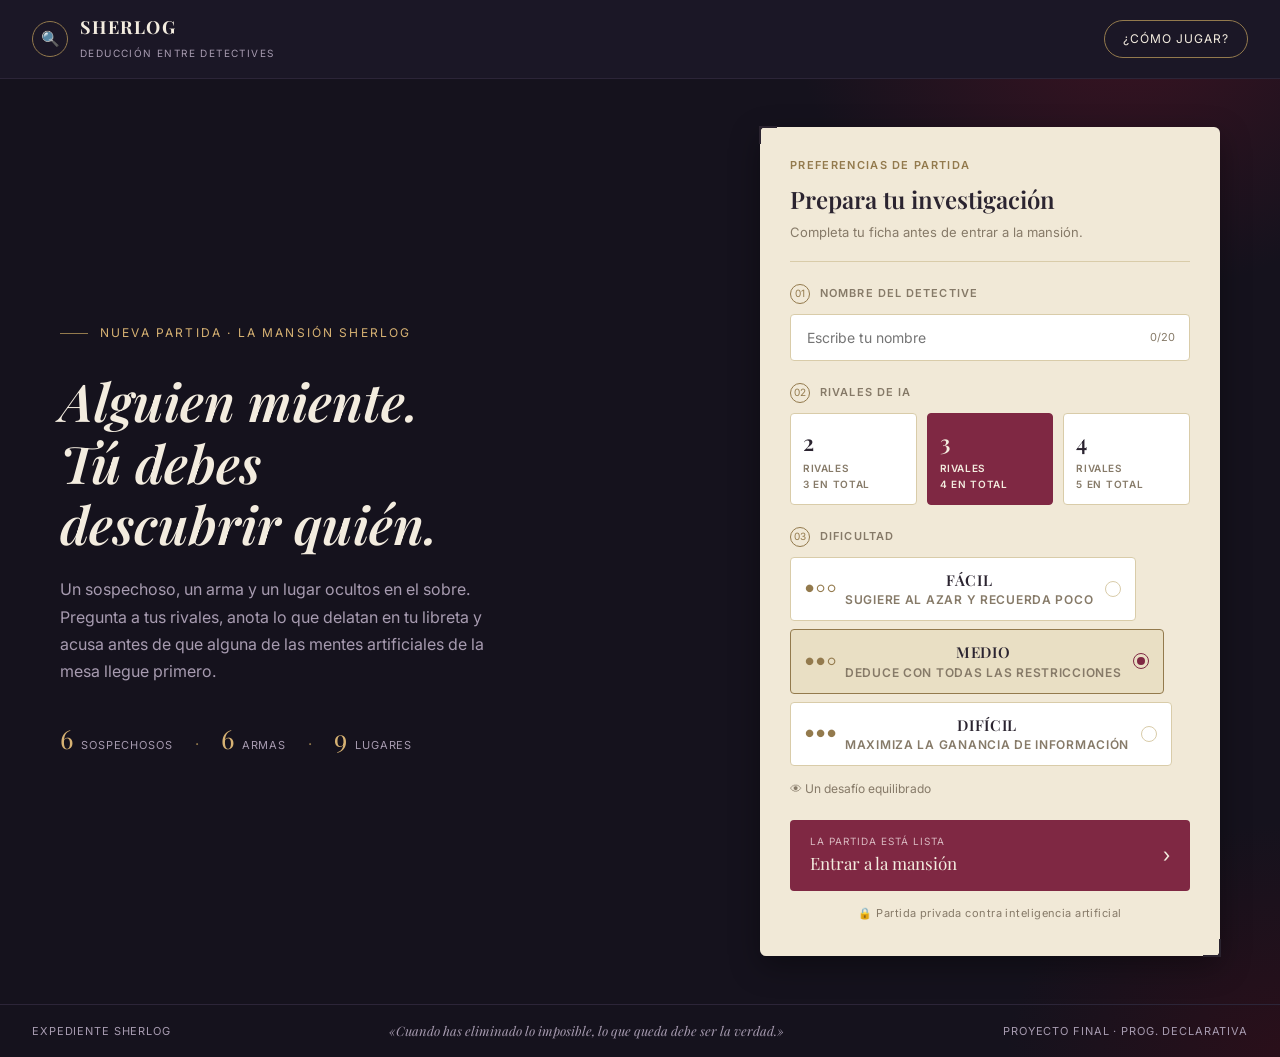
==== web/inicio.html @ 85bf5dad "chore(web): maqueta estática de la página, como guía" ====
<!doctype html>
<html lang="es">
<head>
<meta charset="utf-8">
<meta name="viewport" content="width=device-width, initial-scale=1">
<title>Sherlog</title>
<link rel="stylesheet" href="style.css">
</head>
<body class="inicio">
<header class="barra">
  <a class="marca" href="inicio.html">
    <span class="icono">🔍</span>
    <span>
      <span class="nombre">SHERLOG</span><br>
      <span class="lema">Deducción entre detectives</span>
    </span>
  </a>
  <button class="boton-fantasma">¿Cómo jugar?</button>
</header>

<main class="escena">
 <div class="escena-contenido">
  <section class="hero">
    <div class="hero-rotulo">
      <span class="raya"></span>
      <span>Nueva partida · La mansión Sherlog</span>
    </div>
    <h1>Alguien miente. Tú debes descubrir quién.</h1>
    <p>
      Un sospechoso, un arma y un lugar ocultos en el sobre. Pregunta a tus
      rivales, anota lo que delatan en tu libreta y acusa antes de que
      alguna de las mentes artificiales de la mesa llegue primero.
    </p>
    <div class="hero-stats">
      <div class="dato"><span class="num">6</span><span class="lbl">Sospechosos</span></div>
      <span class="punto">·</span>
      <div class="dato"><span class="num">6</span><span class="lbl">Armas</span></div>
      <span class="punto">·</span>
      <div class="dato"><span class="num">9</span><span class="lbl">Lugares</span></div>
    </div>
  </section>

  <section class="ficha expediente">
    <div class="ante">Preferencias de partida</div>
    <h2>Prepara tu investigación</h2>
    <p class="sub">Completa tu ficha antes de entrar a la mansión.</p>
    <hr>

    <div class="campo">
      <div class="num-etiqueta"><span class="num">01</span><span class="txt">Nombre del detective</span></div>
      <label class="campo-input">
        <input id="nombre" type="text" maxlength="20" placeholder="Escribe tu nombre">
        <span class="contador" id="contador">0/20</span>
      </label>
    </div>

    <div class="campo">
      <div class="num-etiqueta"><span class="num">02</span><span class="txt">Rivales de IA</span></div>
      <div class="opciones-3" id="rivales">
        <button type="button" class="op-rival" data-valor="2">
          <span class="num">2</span><span class="lbl">Rivales</span><span class="tot">3 en total</span>
        </button>
        <button type="button" class="op-rival sel" data-valor="3">
          <span class="num">3</span><span class="lbl">Rivales</span><span class="tot">4 en total</span>
        </button>
        <button type="button" class="op-rival" data-valor="4">
          <span class="num">4</span><span class="lbl">Rivales</span><span class="tot">5 en total</span>
        </button>
      </div>
    </div>

    <div class="campo">
      <div class="num-etiqueta"><span class="num">03</span><span class="txt">Dificultad</span></div>
      <div id="dificultad">
        <button type="button" class="op-dificultad" data-valor="facil">
          <span class="puntos">●○○</span>
          <span class="txt"><span class="titulo">Fácil</span><span class="desc">Sugiere al azar y recuerda poco</span></span>
          <span class="radio"></span>
        </button>
        <button type="button" class="op-dificultad sel" data-valor="medio">
          <span class="puntos">●●○</span>
          <span class="txt"><span class="titulo">Medio</span><span class="desc">Deduce con todas las restricciones</span></span>
          <span class="radio"></span>
        </button>
        <button type="button" class="op-dificultad" data-valor="dificil">
          <span class="puntos">●●●</span>
          <span class="txt"><span class="titulo">Difícil</span><span class="desc">Maximiza la ganancia de información</span></span>
          <span class="radio"></span>
        </button>
      </div>
      <div class="ayuda">👁 Un desafío equilibrado</div>
    </div>

    <a class="cta" href="index.html">
      <span>
        <span class="etq">La partida está lista</span>
        <span class="txt">Entrar a la mansión</span>
      </span>
      <span class="flecha">›</span>
    </a>
    <p class="nota-privada">🔒 Partida privada contra inteligencia artificial</p>
  </section>
 </div>

  <footer class="pie-pagina">
    <span>Expediente Sherlog</span>
    <span class="cita">«Cuando has eliminado lo imposible, lo que queda debe ser la verdad.»</span>
    <span>Proyecto final · Prog. declarativa</span>
  </footer>
</main>

<script>
  const nombre = document.getElementById('nombre');
  const contador = document.getElementById('contador');
  nombre.addEventListener('input', () => {
    contador.textContent = `${nombre.value.length}/20`;
  });

  function exclusivo(contenedorId, clase) {
    const botones = document.querySelectorAll(`#${contenedorId} ${clase}`);
    botones.forEach(b => b.addEventListener('click', () => {
      botones.forEach(x => x.classList.remove('sel'));
      b.classList.add('sel');
    }));
  }
  exclusivo('rivales', '.op-rival');
  exclusivo('dificultad', '.op-dificultad');
</script>
</body>
</html>
---- web/style.css ----
@import url('https://fonts.googleapis.com/css2?family=Playfair+Display:ital,wght@0,500;0,600;0,700;1,500&family=Inter:wght@400;500;600;700&display=swap');

:root {
  --fondo: #15121d;
  --fondo-alt: #1b1726;
  --panel: #f1e9d7;
  --panel-borde: #d9cca9;
  --tinta: #2b2430;
  --tinta-clara: #f3ecdf;
  --suave: #867a68;
  --suave-claro: #a79bb0;
  --vino: #7f2843;
  --vino-oscuro: #551b2d;
  --dorado: #d7b273;
  --dorado-tenue: #937a4d;
  --arma: #2a6276;
  --lugar: #67742f;
  --morado: #5e4b8c;
  --verde: #3f7a4f;
  --radio: 4px;
  --serif: 'Playfair Display', Georgia, serif;
  --sans: 'Inter', system-ui, sans-serif;
  --sombra: 0 10px 30px rgb(0 0 0 / .35);
}

* { box-sizing: border-box; }

body {
  margin: 0;
  height: 100vh;
  display: grid;
  grid-template-rows: auto 1fr;
  color: var(--tinta-clara);
  font: 15px/1.5 var(--sans);
  background:
    radial-gradient(ellipse 480px 420px at 88% 0%, #3c1322 0%, transparent 70%),
    radial-gradient(ellipse 420px 360px at 100% 100%, #2a0f1a 0%, transparent 65%),
    var(--fondo);
}

a { color: inherit; }

/* ===== Cabecera compartida ===== */
.barra {
  display: flex; align-items: center; gap: 16px;
  padding: 14px 32px;
  background: var(--fondo-alt); border-bottom: 1px solid #2c2538;
}
.marca { display: flex; align-items: center; gap: 12px; text-decoration: none; }
.marca .icono {
  width: 36px; height: 36px; border-radius: 50%;
  border: 1px solid var(--dorado-tenue); display: grid; place-items: center;
  color: var(--dorado); font-size: 15px;
}
.marca .nombre { font-family: var(--serif); font-weight: 700; font-size: 18px; letter-spacing: .08em; color: var(--tinta-clara); }
.marca .lema { font-size: 10px; letter-spacing: .14em; color: var(--suave-claro); text-transform: uppercase; }

.turno {
  margin-left: auto; padding: 7px 16px; border-radius: 999px;
  background: transparent; border: 1px solid var(--dorado-tenue); color: var(--suave-claro);
  font-size: 13px; letter-spacing: .02em;
}
.turno strong { color: var(--dorado); font-weight: 600; }

.boton-fantasma {
  margin-left: auto; padding: 9px 18px; border-radius: 999px;
  border: 1px solid var(--dorado-tenue); background: transparent;
  color: var(--tinta-clara); font: inherit; font-size: 12px; letter-spacing: .08em;
  text-transform: uppercase; text-decoration: none; cursor: pointer;
  display: inline-flex; align-items: center; gap: 8px;
}
.boton-fantasma:hover { border-color: var(--dorado); color: var(--dorado); }

/* ===== Expediente: marco de esquina (decorativo, estilo ficha) ===== */
.expediente { position: relative; }
.expediente::before, .expediente::after {
  content: ''; position: absolute; width: 16px; height: 16px;
  border-color: var(--dorado-tenue); pointer-events: none;
}
.expediente::before { top: -1px; left: -1px; border-top: 2px solid; border-left: 2px solid; }
.expediente::after { bottom: -1px; right: -1px; border-bottom: 2px solid; border-right: 2px solid; }

/* ================= TABLERO DE JUEGO ================= */
.juego {
  display: grid;
  grid-template-columns: 1fr 360px;
  gap: 26px;
  padding: 24px 36px;
  min-height: 0; overflow: auto;
}

.mesa-col { display: flex; flex-direction: column; min-height: 0; }

.mesa-encabezado { display: flex; align-items: flex-end; justify-content: space-between; gap: 16px; margin-bottom: 18px; }
.mesa-encabezado .etiqueta {
  display: block; font-size: 11px; font-weight: 600; color: var(--dorado);
  text-transform: uppercase; letter-spacing: .12em; margin-bottom: 6px;
}
.mesa-encabezado h1 { font-family: var(--serif); font-style: italic; font-weight: 600; font-size: 28px; margin: 0; color: var(--tinta-clara); }
.pildora-turno {
  flex-shrink: 0; display: inline-flex; align-items: center; gap: 8px;
  padding: 8px 16px; border-radius: 999px; border: 1px solid var(--dorado-tenue);
  font-size: 12px; color: var(--suave-claro); white-space: nowrap;
}
.pildora-turno .punto {
  width: 7px; height: 7px; border-radius: 50%; background: var(--dorado); display: inline-block;
  animation: respirar 2.2s ease-in-out infinite;
}
@keyframes respirar { 50% { opacity: .35; } }
.pildora-turno strong { color: var(--dorado); }

/* Mesa ovalada */
.mesa-ovalo {
  position: relative; height: 340px; border-radius: 170px;
  background:
    repeating-linear-gradient(45deg, #ffffff04 0 2px, transparent 2px 18px),
    radial-gradient(ellipse at center, #2a1f3d 0%, #171224 72%);
  border: 1px solid #332845;
  box-shadow: inset 0 0 0 10px #15101f, inset 0 0 0 11px #3a2d52;
  margin-bottom: 18px;
}
.asiento {
  position: absolute; width: 208px;
  background: var(--fondo-alt); border: 1px solid #3a2f4e; border-radius: 8px;
  padding: 11px 13px; color: var(--tinta-clara);
  transition: box-shadow .2s, border-color .2s;
}
.asiento.norte { top: 20px; left: 50%; transform: translateX(-50%); }
.asiento.sur   { bottom: 20px; left: 50%; transform: translateX(-50%); }
.asiento.oeste { left: 36px; top: 50%; transform: translateY(-50%); }
.asiento.este  { right: 36px; top: 50%; transform: translateY(-50%); }
.asiento.activo {
  border-color: var(--c, var(--dorado));
  box-shadow: 0 0 0 1px var(--c, var(--dorado)), 0 0 28px -6px var(--c, var(--dorado));
}
.asiento.eliminado { opacity: .45; filter: grayscale(.7); }
.asiento-cab { display: flex; align-items: center; gap: 10px; }
.asiento .avatar {
  width: 34px; height: 34px; border-radius: 50%; flex-shrink: 0;
  display: grid; place-items: center;
  background: var(--c, var(--arma)); color: #fff;
  font-family: var(--serif); font-size: 13px; font-weight: 700;
}
.asiento .nombre { font-weight: 600; font-size: 13px; }
.asiento .rol { font-size: 10px; letter-spacing: .06em; text-transform: uppercase; color: var(--suave-claro); white-space: nowrap; }
.asiento .estado { font-size: 11px; margin-top: 5px; color: var(--suave-claro); }
.asiento.activo .estado { color: var(--dorado); }
.asiento.eliminado .estado { color: var(--vino); }
.asiento .cartas-n {
  margin-left: auto; font-size: 10px; font-weight: 600; letter-spacing: .03em;
  color: var(--suave-claro); border: 1px solid #3a2f4e; border-radius: 999px;
  padding: 2px 8px; flex-shrink: 0;
}

.sobre {
  position: absolute; top: 50%; left: 50%; transform: translate(-50%, -50%);
  text-align: center; width: 160px;
}
.sobre .ico {
  position: relative; width: 78px; height: 56px; margin: 0 auto 10px; border-radius: 4px;
  background: linear-gradient(160deg, #e6cf9c, #b9985a);
  border: 1px solid var(--dorado-tenue);
  box-shadow: 0 6px 16px -4px rgb(0 0 0 / .5);
}
.sobre .ico::before {
  content: ''; position: absolute; top: 0; left: 0; right: 0; height: 30px;
  background: linear-gradient(160deg, #d2b87e, #a98a4e);
  clip-path: polygon(0 0, 100% 0, 50% 100%);
}
.sobre .ico::after {
  content: ''; position: absolute; left: 50%; top: 62%; transform: translate(-50%, -50%);
  width: 17px; height: 17px; border-radius: 50%;
  background: var(--vino); border: 1px solid var(--vino-oscuro);
  box-shadow: 0 1px 3px rgb(0 0 0 / .5);
}
.sobre .etq { display: block; font-size: 9px; letter-spacing: .12em; text-transform: uppercase; color: var(--dorado-tenue); margin-bottom: 8px; }
.sobre .titulo { display: block; font-family: var(--serif); font-size: 15px; color: var(--tinta-clara); }
.sobre .sub { display: block; font-size: 11px; color: var(--suave-claro); margin-top: 3px; }

/* Actividad / historial */
.actividad { margin-bottom: 22px; }
.actividad summary {
  list-style: none; cursor: pointer;
  display: flex; align-items: center; gap: 10px;
  padding: 10px 16px; border-radius: 999px;
  background: var(--fondo-alt); border: 1px solid #332845;
  font-size: 13px; color: var(--suave-claro);
}
.actividad summary::-webkit-details-marker { display: none; }
.actividad summary strong { color: var(--tinta-clara); }
.actividad summary .mas { margin-left: auto; color: var(--dorado-tenue); letter-spacing: 2px; }
.actividad ol { list-style: none; margin: 10px 0 0; padding: 0; display: grid; gap: 8px; }
.actividad li {
  padding: 9px 14px; border-radius: 6px; background: var(--fondo-alt);
  border: 1px solid #332845; border-left: 3px solid var(--dorado);
  font-size: 13px; color: var(--suave-claro);
}
.actividad li .quien { font-weight: 700; color: var(--tinta-clara); }
.actividad li .res { display: block; color: var(--dorado-tenue); font-size: 12px; margin-top: 2px; }

/* Mano */
.mano-seccion { margin-top: auto; }
.mano-encabezado { display: flex; align-items: flex-end; justify-content: space-between; margin-bottom: 14px; }
.mano-encabezado .etiqueta {
  display: block; font-size: 11px; font-weight: 600; color: var(--dorado);
  text-transform: uppercase; letter-spacing: .12em; margin-bottom: 6px;
}
.mano-encabezado h2 { font-family: var(--serif); font-size: 22px; margin: 0; color: var(--tinta-clara); display: flex; align-items: center; gap: 10px; }
.mano-encabezado .chip {
  font-family: var(--sans); font-size: 10px; font-weight: 600; letter-spacing: .06em;
  text-transform: uppercase; color: var(--suave-claro); border: 1px solid var(--dorado-tenue);
  border-radius: 999px; padding: 2px 10px;
}
.mano-encabezado .nota-privada { font-size: 11px; color: var(--suave-claro); margin: 0; }
.abanico { display: flex; gap: 12px; flex-wrap: wrap; }

.carta {
  --color: var(--suave);
  width: 150px; position: relative;
  display: flex; flex-direction: column;
  background: var(--panel); border: 1px solid var(--panel-borde);
  border-radius: 8px; box-shadow: var(--sombra);
  overflow: hidden;
  transition: transform .15s ease, box-shadow .15s ease;
}
.carta:hover { transform: translateY(-6px); box-shadow: 0 14px 30px rgb(0 0 0 / .45); }
.carta.sospechoso { --color: var(--vino); }
.carta.arma { --color: var(--arma); }
.carta.lugar { --color: var(--lugar); }

.carta .rotulo {
  background: var(--color); color: #fff; text-align: center;
  font-size: 9px; font-weight: 700; text-transform: uppercase; letter-spacing: .1em;
  padding: 5px 0;
}
.carta .arte {
  position: relative; aspect-ratio: 3 / 4; display: grid; place-items: center;
  background: var(--color);
}
.carta .arte img { position: absolute; inset: 0; width: 100%; height: 100%; object-fit: cover; }
.carta .arte .mono { font-family: var(--serif); font-size: 38px; font-weight: 700; color: #fff; opacity: .5; }
.carta .pie { padding: 8px 10px 10px; text-align: center; }
.carta .titulo { font-family: var(--serif); font-weight: 600; font-size: 13px; line-height: 1.2; color: var(--tinta); display: block; }
.carta .posesion { font-size: 10px; color: var(--verde); margin-top: 2px; display: block; }

/* ===== Libreta lateral ===== */
.libreta-panel { background: var(--panel); border-radius: 8px; box-shadow: var(--sombra); padding: 20px; color: var(--tinta); display: flex; flex-direction: column; min-height: 0; overflow: auto; }
.libreta-encabezado { display: flex; align-items: center; gap: 10px; }
.libreta-encabezado .icono { font-size: 18px; }
.libreta-encabezado .pre { display: block; font-size: 10px; font-weight: 600; letter-spacing: .1em; text-transform: uppercase; color: var(--suave); }
.libreta-encabezado h2 { font-family: var(--serif); font-size: 22px; margin: 0; }
.libreta-panel .lema { font-size: 12px; color: var(--suave); margin: 8px 0 16px; }

.tabs { display: flex; gap: 4px; border-bottom: 1px solid var(--panel-borde); margin-bottom: 14px; }
.tab {
  flex: 1; background: none; border: none; padding: 8px 4px; cursor: pointer;
  font: inherit; font-size: 11px; font-weight: 600; letter-spacing: .06em; text-transform: uppercase;
  color: var(--suave); border-bottom: 2px solid transparent; border-radius: 0;
}
.tab.sel { color: var(--vino); border-bottom-color: var(--vino); }

.libreta-cab { display: flex; justify-content: space-between; align-items: baseline; margin-bottom: 8px; }
.libreta-cab span:first-child { font-size: 11px; font-weight: 700; letter-spacing: .08em; text-transform: uppercase; color: var(--suave); }
.libreta-cab span:last-child { font-size: 11px; color: var(--suave); }

.libreta-lista { display: grid; gap: 1px; margin-bottom: 12px; }
.fila-carta { display: flex; align-items: center; gap: 10px; padding: 6px 4px; border-radius: 4px; }
.fila-carta:hover { background: #e9dfc4; }
.fila-carta .estado-ico {
  width: 18px; height: 18px; border: 1px solid var(--panel-borde); border-radius: 3px;
  display: grid; place-items: center; font-size: 10px; flex-shrink: 0; color: var(--suave);
}
.fila-carta .nombre { font-size: 13px; }
.fila-carta.descartado .estado-ico { background: var(--vino); border-color: var(--vino); color: #fff; }
.fila-carta.descartado .nombre { color: var(--suave); text-decoration: line-through; }
.fila-carta.sospechoso .estado-ico { color: var(--dorado-tenue); border-color: var(--dorado-tenue); }

.leyenda { display: flex; gap: 14px; flex-wrap: wrap; font-size: 10px; color: var(--suave); margin-bottom: 14px; }

.progreso { margin-bottom: 16px; }
.progreso-cab { display: flex; align-items: center; gap: 6px; font-size: 11px; font-weight: 600; letter-spacing: .06em; text-transform: uppercase; color: var(--suave); }
.progreso-txt { font-size: 13px; margin: 4px 0 8px; }
.progreso-barra { height: 6px; border-radius: 999px; background: var(--panel-borde); overflow: hidden; }
.progreso-rel { height: 100%; background: linear-gradient(90deg, var(--dorado-tenue), var(--dorado)); }

.boton-teoria {
  width: 100%; display: flex; align-items: center; gap: 12px; text-align: left;
  background: var(--fondo); color: var(--tinta-clara); border: none; border-radius: 6px;
  padding: 12px 16px; cursor: pointer; margin-bottom: 8px;
}
.boton-teoria:hover { background: var(--fondo-alt); }
.boton-teoria .txt { flex: 1; }
.boton-teoria .etq { display: block; font-size: 9px; letter-spacing: .1em; text-transform: uppercase; color: var(--dorado-tenue); }
.boton-teoria .val { display: block; font-family: var(--serif); font-size: 15px; }
.boton-teoria .flecha { color: var(--dorado); font-size: 18px; }

.panel-sugerencia { margin-bottom: 14px; }
.selectores { display: grid; gap: 10px; margin-bottom: 10px; }
.slot { display: flex; flex-direction: column; gap: 4px; }
.slot label { font-size: 10px; font-weight: 600; color: var(--suave); text-transform: uppercase; letter-spacing: .08em; }
.slot select {
  padding: 8px 10px; border: 1px solid var(--panel-borde); border-radius: 4px;
  background: #fff; font: inherit; font-size: 13px; color: var(--tinta); cursor: pointer;
}
.botones { display: flex; gap: 8px; }

button {
  padding: 9px 18px; border-radius: 999px; border: 1px solid var(--vino);
  background: #fff; font: inherit; font-weight: 600; font-size: 12px;
  letter-spacing: .06em; text-transform: uppercase; color: var(--vino);
  cursor: pointer; transition: transform .1s, background .15s, color .15s;
}
button:hover { transform: translateY(-1px); }
button.primario { background: var(--vino); border-color: var(--vino); color: var(--tinta-clara); }
button.primario:hover { background: var(--vino-oscuro); }

.boton-acusar {
  width: 100%; background: transparent; border: 1px solid var(--suave);
  color: var(--suave); border-radius: 6px; padding: 11px 16px;
}
.boton-acusar:hover { border-color: var(--vino); color: var(--vino); transform: none; }

/* ================= PÁGINA DE INICIO ================= */
body.inicio { height: auto; min-height: 100vh; }
.escena {
  display: flex; flex-direction: column; min-height: calc(100vh - 68px);
}
.escena-contenido {
  flex: 1; position: relative;
  display: grid; grid-template-columns: 1fr 460px;
  align-items: center; gap: 40px;
  padding: 48px 60px;
}

.hero-rotulo { display: flex; align-items: center; gap: 12px; margin-bottom: 28px; }
.hero-rotulo .raya { width: 28px; height: 1px; background: var(--dorado-tenue); }
.hero-rotulo span { font-size: 12px; letter-spacing: .18em; color: var(--dorado); text-transform: uppercase; }

.hero h1 {
  font-family: var(--serif); font-weight: 600; font-style: italic;
  font-size: clamp(34px, 4.2vw, 52px); line-height: 1.18;
  color: var(--tinta-clara); margin: 0 0 22px; max-width: 13ch;
}
.hero p {
  font-size: 16px; line-height: 1.7; color: var(--suave-claro);
  max-width: 46ch; margin: 0 0 34px;
}
.hero-stats { display: flex; align-items: baseline; gap: 22px; flex-wrap: wrap; }
.hero-stats .dato { display: flex; align-items: baseline; gap: 8px; }
.hero-stats .num { font-family: var(--serif); font-size: 26px; color: var(--dorado); }
.hero-stats .lbl { font-size: 11px; letter-spacing: .08em; text-transform: uppercase; color: var(--suave-claro); }
.hero-stats .punto { color: var(--dorado-tenue); }

/* Ficha de preferencias */
.ficha {
  background: var(--panel); border-radius: 6px; box-shadow: var(--sombra);
  padding: 30px 30px 24px; color: var(--tinta);
}
.ficha .ante { font-size: 11px; font-weight: 600; letter-spacing: .12em; text-transform: uppercase; color: var(--dorado-tenue); margin-bottom: 8px; }
.ficha h2 { font-family: var(--serif); font-size: 24px; font-weight: 600; margin: 0 0 6px; }
.ficha .sub { font-size: 13px; color: var(--suave); margin: 0 0 18px; }
.ficha hr { border: none; border-top: 1px solid var(--panel-borde); margin: 0 0 22px; }

.campo { margin-bottom: 22px; }
.campo .num-etiqueta { display: flex; align-items: center; gap: 10px; margin-bottom: 10px; }
.campo .num-etiqueta .num {
  width: 20px; height: 20px; border-radius: 50%; border: 1px solid var(--dorado-tenue);
  display: grid; place-items: center; font-size: 10px; color: var(--dorado-tenue);
}
.campo .num-etiqueta .txt { font-size: 11px; font-weight: 600; letter-spacing: .1em; text-transform: uppercase; color: var(--suave); }

.campo-input {
  display: flex; align-items: center; gap: 10px;
  border: 1px solid var(--panel-borde); border-radius: 4px; background: #fff;
  padding: 11px 14px;
}
.campo-input input {
  border: none; outline: none; background: transparent; font: inherit; color: var(--tinta);
  flex: 1; font-size: 14px;
}
.campo-input .contador { font-size: 11px; color: var(--suave); }

.opciones-3 { display: grid; grid-template-columns: repeat(3, 1fr); gap: 10px; }

.op-rival {
  border: 1px solid var(--panel-borde); border-radius: 4px; background: #fff;
  padding: 12px; cursor: pointer; text-align: left;
}
.op-rival .num { font-family: var(--serif); font-size: 22px; color: var(--tinta); display: block; }
.op-rival .lbl { font-size: 10px; font-weight: 600; letter-spacing: .06em; text-transform: uppercase; color: var(--suave); }
.op-rival .tot { font-size: 10px; color: var(--suave); display: block; }
.op-rival.sel { background: var(--vino); border-color: var(--vino); }
.op-rival.sel .num, .op-rival.sel .lbl, .op-rival.sel .tot { color: var(--tinta-clara); }

.op-dificultad {
  display: flex; align-items: center; gap: 12px;
  border: 1px solid var(--panel-borde); border-radius: 4px; background: #fff;
  padding: 11px 14px; margin-bottom: 8px; cursor: pointer;
}
.op-dificultad .puntos { font-size: 10px; letter-spacing: 2px; color: var(--dorado-tenue); width: 28px; }
.op-dificultad .txt { flex: 1; }
.op-dificultad .titulo { font-family: var(--serif); font-size: 15px; color: var(--tinta); display: block; }
.op-dificultad .desc { font-size: 12px; color: var(--suave); }
.op-dificultad .radio {
  width: 16px; height: 16px; border-radius: 50%; border: 1px solid var(--panel-borde);
  position: relative; flex-shrink: 0;
}
.op-dificultad.sel { background: #e9dfc4; border-color: var(--dorado-tenue); }
.op-dificultad.sel .radio { border-color: var(--vino); }
.op-dificultad.sel .radio::after {
  content: ''; position: absolute; inset: 3px; border-radius: 50%; background: var(--vino);
}

.ayuda { display: flex; align-items: center; gap: 8px; font-size: 12px; color: var(--suave); margin: 14px 0 20px; }

.cta {
  width: 100%; display: flex; align-items: center; justify-content: space-between;
  background: var(--vino); color: var(--tinta-clara); border: none; border-radius: 4px;
  padding: 14px 20px; cursor: pointer; text-align: left; text-decoration: none;
}
.cta:hover { background: var(--vino-oscuro); }
.cta .etq { display: block; font-size: 10px; letter-spacing: .1em; text-transform: uppercase; color: #d9b8c0; margin-bottom: 2px; }
.cta .txt { font-family: var(--serif); font-size: 17px; }
.cta .flecha { font-size: 20px; }

.nota-privada { text-align: center; font-size: 11px; color: var(--suave); letter-spacing: .04em; margin-top: 14px; }

.pie-pagina {
  display: flex; justify-content: space-between; align-items: center;
  padding: 16px 32px; font-size: 11px; letter-spacing: .08em; text-transform: uppercase;
  color: var(--suave-claro); border-top: 1px solid #2c2538;
}
.pie-pagina .cita { font-family: var(--serif); font-style: italic; text-transform: none; letter-spacing: 0; font-size: 13px; color: var(--suave-claro); }

@media (max-width: 920px) {
  .escena { grid-template-columns: 1fr; padding: 32px; }
  .pie-pagina { flex-direction: column; gap: 6px; text-align: center; }
}
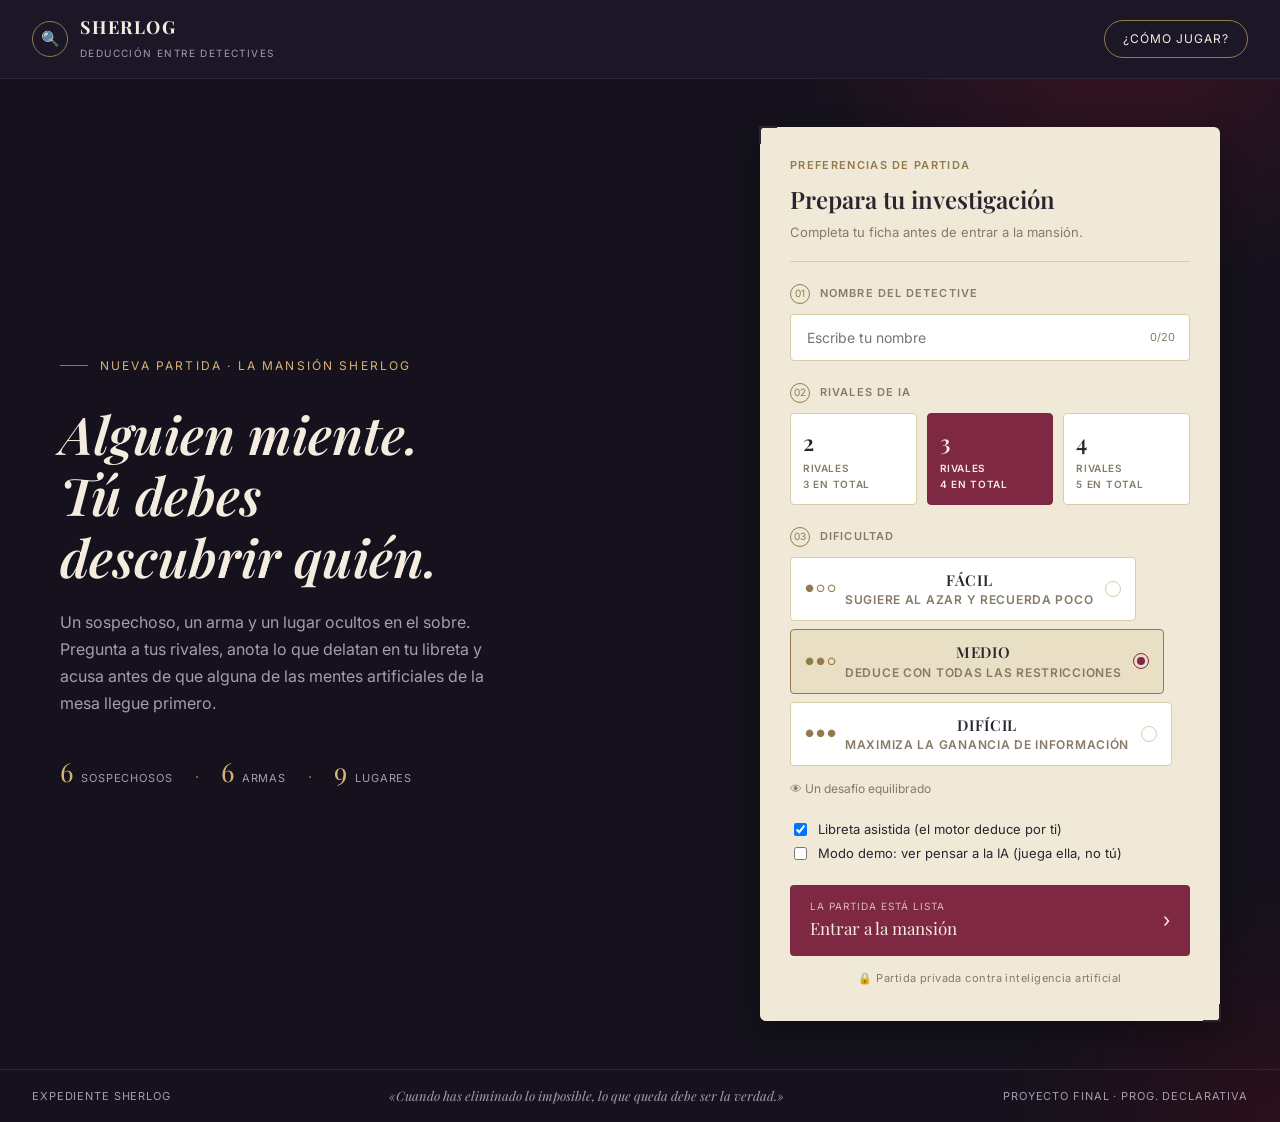
==== commit b32c305d: "feat(web): libreta asistida con porcentajes y modo demo Closes #20" ====
--- a/web/inicio.html
+++ b/web/inicio.html
@@ -91,7 +91,11 @@
       <div class="ayuda">👁 Un desafío equilibrado</div>
     </div>
 
-    <a class="cta" href="index.html">
+    <div class="campo">
+      <label class="casilla"><input type="checkbox" id="asistente" checked> Libreta asistida (el motor deduce por ti)</label>
+      <label class="casilla"><input type="checkbox" id="espectador"> Modo demo: ver pensar a la IA (juega ella, no tú)</label>
+    </div>
+    <a class="cta" href="index.html" id="entrar">
       <span>
         <span class="etq">La partida está lista</span>
         <span class="txt">Entrar a la mansión</span>
@@ -125,6 +129,35 @@
   }
   exclusivo('rivales', '.op-rival');
   exclusivo('dificultad', '.op-dificultad');
+  // La demo necesita la libreta: encenderla y no dejar apagarla.
+  document.getElementById('espectador').addEventListener('change', (ev) => {
+    const a = document.getElementById('asistente');
+    if (ev.target.checked) a.checked = true;
+    a.disabled = ev.target.checked;
+  });
+
+  // La dificultad de la maqueta es una sola para todos; la elección por rival es la #22.
+  const NIVELES = { facil: 'facil', medio: 'media', dificil: 'dificil' };
+
+  document.getElementById('entrar').addEventListener('click', async (ev) => {
+    ev.preventDefault();
+    const cuantos = Number(document.querySelector('#rivales .sel').dataset.valor);
+    const nivel = NIVELES[document.querySelector('#dificultad .sel').dataset.valor];
+    // La IA difícil aún no existe (#21): se juega con la media.
+    const real = nivel === 'dificil' ? 'media' : nivel;
+    const espectador = document.getElementById('espectador').checked;
+    const cuerpo = { nombre: nombre.value, asistente: espectador || document.getElementById('asistente').checked, modo: espectador ? 'espectador' : 'jugar', rivales: Array.from({ length: cuantos }, () => ({ nivel: real })) };
+    try {
+      const r = await fetch('/api/partida', {
+        method: 'POST', headers: { 'Content-Type': 'application/json' }, body: JSON.stringify(cuerpo),
+      });
+      const datos = await r.json();
+      if (!r.ok) throw new Error(datos.mensaje || 'Error');
+      location.href = `index.html#${datos.id}`;
+    } catch (e) {
+      alert('No se pudo crear la partida: ' + e.message);
+    }
+  });
 </script>
 </body>
 </html>
--- a/web/style.css
+++ b/web/style.css
@@ -436,3 +436,28 @@
   .escena { grid-template-columns: 1fr; padding: 32px; }
   .pie-pagina { flex-direction: column; gap: 6px; text-align: center; }
 }
+
+/* --- Comportamiento (#19): diálogo, avisos y botones desactivados --- */
+dialog#dialogo {
+  border: 1px solid var(--panel-borde); border-radius: 10px; background: var(--panel);
+  color: var(--tinta, #2b2430); padding: 22px 26px; max-width: 460px; width: calc(100% - 32px);
+}
+dialog#dialogo::backdrop { background: rgba(10, 8, 16, .7); }
+dialog#dialogo h2 { margin: 0 0 8px; }
+dialog#dialogo .opciones { display: flex; flex-direction: column; gap: 8px; margin: 14px 0 4px; }
+dialog#dialogo .botones { display: flex; gap: 10px; margin-top: 14px; }
+.aviso-turno { font-size: 13px; color: var(--suave); margin: 10px 0 0; min-height: 1.2em; }
+.aviso-turno.tu-turno { color: var(--vino); font-weight: 600; }
+button:disabled, select:disabled { opacity: .5; cursor: not-allowed; }
+.fila-carta.segura .estado-ico { color: var(--dorado); border-color: var(--dorado); }
+
+/* --- Libreta asistida (#20) --- */
+.fila-carta .nombre { white-space: nowrap; }
+.fila-carta .pct { margin-left: auto; font-size: 12px; font-variant-numeric: tabular-nums; color: var(--suave); }
+.fila-carta.sospechoso .pct { color: var(--dorado-tenue); font-weight: 600; }
+.fila-carta.segura { background: rgba(176, 138, 62, .18); font-weight: 700; }
+.fila-carta.segura .estado-ico { background: var(--dorado); border-color: var(--dorado); color: #fff; }
+.fila-carta.segura .pct { color: var(--vino); font-weight: 700; }
+.nota-asistente { font-size: 12px; color: var(--suave); margin: 8px 4px 0; }
+.casilla { display: flex; gap: 8px; align-items: center; font-size: 13px; margin: 4px 0; }
+.leyenda { flex-wrap: wrap; }
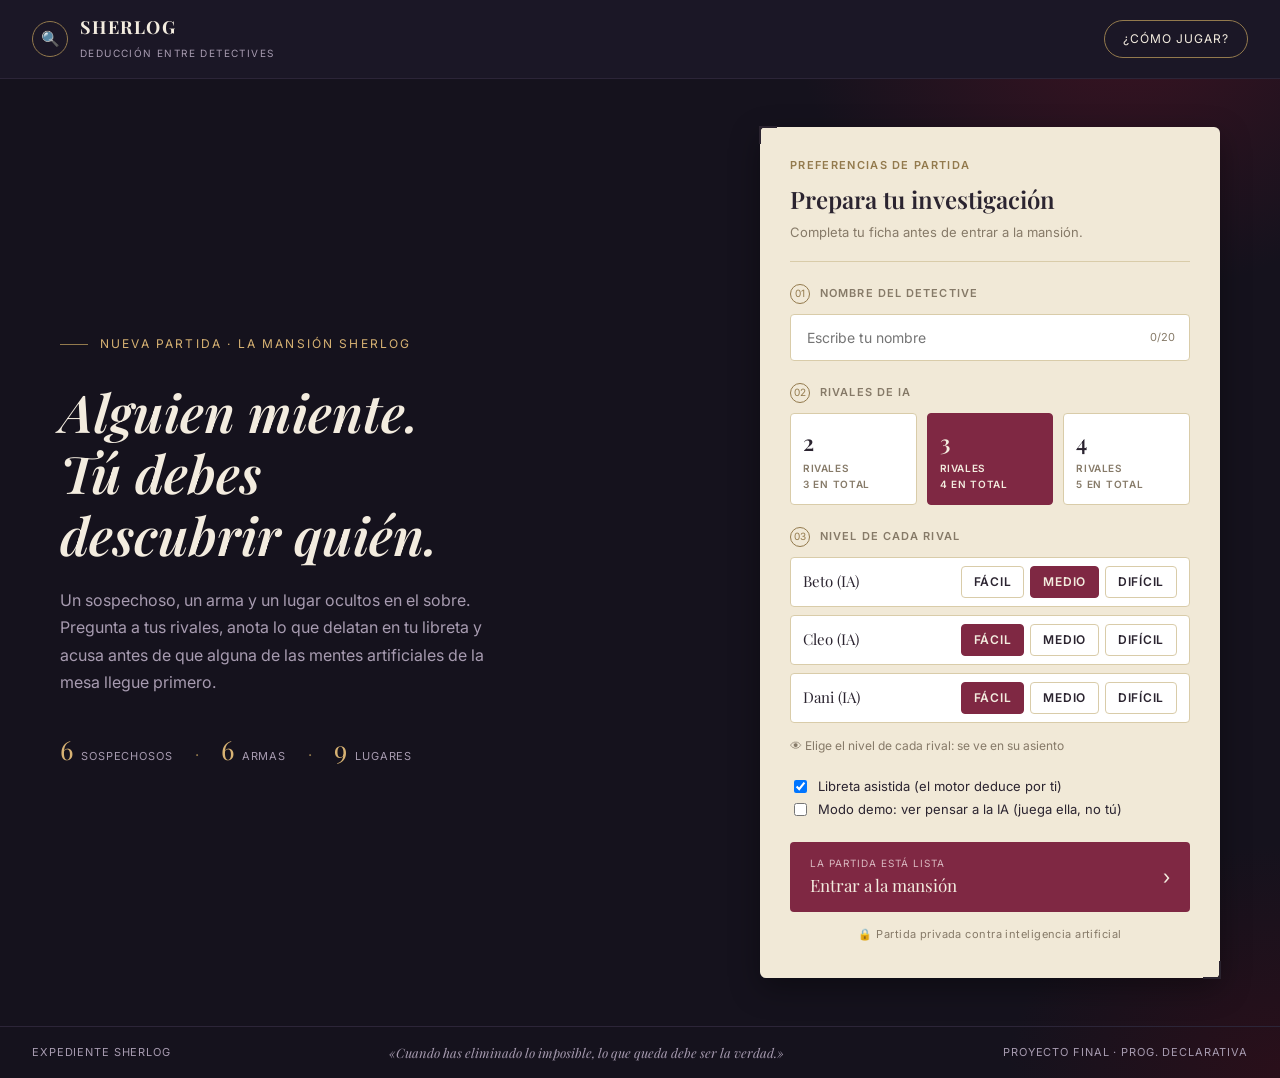
==== commit 0a7a37b3: "feat(web): nivel de dificultad por rival Closes #22" ====
--- a/web/inicio.html
+++ b/web/inicio.html
@@ -70,25 +70,9 @@
     </div>
 
     <div class="campo">
-      <div class="num-etiqueta"><span class="num">03</span><span class="txt">Dificultad</span></div>
-      <div id="dificultad">
-        <button type="button" class="op-dificultad" data-valor="facil">
-          <span class="puntos">●○○</span>
-          <span class="txt"><span class="titulo">Fácil</span><span class="desc">Sugiere al azar y recuerda poco</span></span>
-          <span class="radio"></span>
-        </button>
-        <button type="button" class="op-dificultad sel" data-valor="medio">
-          <span class="puntos">●●○</span>
-          <span class="txt"><span class="titulo">Medio</span><span class="desc">Deduce con todas las restricciones</span></span>
-          <span class="radio"></span>
-        </button>
-        <button type="button" class="op-dificultad" data-valor="dificil">
-          <span class="puntos">●●●</span>
-          <span class="txt"><span class="titulo">Difícil</span><span class="desc">Maximiza la ganancia de información</span></span>
-          <span class="radio"></span>
-        </button>
-      </div>
-      <div class="ayuda">👁 Un desafío equilibrado</div>
+      <div class="num-etiqueta"><span class="num">03</span><span class="txt">Nivel de cada rival</span></div>
+      <div id="niveles-rivales"></div>
+      <div class="ayuda" id="ayuda-niveles"></div>
     </div>
 
     <div class="campo">
@@ -128,7 +112,6 @@
     }));
   }
   exclusivo('rivales', '.op-rival');
-  exclusivo('dificultad', '.op-dificultad');
   // La demo necesita la libreta: encenderla y no dejar apagarla.
   document.getElementById('espectador').addEventListener('change', (ev) => {
     const a = document.getElementById('asistente');
@@ -136,17 +119,65 @@
     a.disabled = ev.target.checked;
   });
 
-  // La dificultad de la maqueta es una sola para todos; la elección por rival es la #22.
-  const NIVELES = { facil: 'facil', medio: 'media', dificil: 'dificil' };
+  // Un nivel por rival. La API usa facil, media y dificil; la página dice Fácil, Medio y Difícil.
+  const NIVELES = [
+    { api: 'facil', texto: 'Fácil', desc: 'Sugiere lo que no ha visto y acusa cuando le queda una carta de cada tipo' },
+    { api: 'media', texto: 'Medio', desc: 'Deduce con restricciones todo lo que ve en la mesa' },
+    { api: 'dificil', texto: 'Difícil', desc: 'Pregunta lo que más reduce su incertidumbre' },
+  ];
+  let nombresIA = ['Beto', 'Cleo', 'Dani', 'Elena'];
+  // Por defecto: una media y las demás fáciles.
+  const elegidos = ['media', 'facil', 'facil', 'facil'];
+
+  fetch('/api/config').then((r) => r.json()).then((c) => { nombresIA = c.nombres; pintarNiveles(); }).catch(() => {});
+
+  function cuantosRivales() {
+    return Number(document.querySelector('#rivales .sel').dataset.valor);
+  }
+
+  function pintarNiveles() {
+    const cont = document.getElementById('niveles-rivales');
+    cont.innerHTML = '';
+    for (let i = 0; i < cuantosRivales(); i++) {
+      const fila = document.createElement('div');
+      fila.className = 'fila-nivel';
+      const etiqueta = document.createElement('span');
+      etiqueta.className = 'rival-nombre';
+      etiqueta.textContent = nombresIA[i] + ' (IA)';
+      fila.append(etiqueta);
+      const grupo = document.createElement('div');
+      grupo.className = 'grupo-nivel';
+      for (const n of NIVELES) {
+        const b = document.createElement('button');
+        b.type = 'button';
+        b.className = 'op-nivel' + (elegidos[i] === n.api ? ' sel' : '');
+        b.textContent = n.texto;
+        b.title = n.desc;
+        b.addEventListener('click', () => { elegidos[i] = n.api; pintarNiveles(); });
+        grupo.append(b);
+      }
+      fila.append(grupo);
+      cont.append(fila);
+    }
+    const dificiles = elegidos.slice(0, cuantosRivales()).filter((x) => x === 'dificil').length;
+    document.getElementById('ayuda-niveles').textContent = dificiles
+      ? '👁 La IA difícil piensa un poco más en cada turno'
+      : '👁 Elige el nivel de cada rival: se ve en su asiento';
+  }
+
+  document.querySelectorAll('#rivales .op-rival').forEach((b) => b.addEventListener('click', pintarNiveles));
+  pintarNiveles();
 
   document.getElementById('entrar').addEventListener('click', async (ev) => {
     ev.preventDefault();
-    const cuantos = Number(document.querySelector('#rivales .sel').dataset.valor);
-    const nivel = NIVELES[document.querySelector('#dificultad .sel').dataset.valor];
-    // La IA difícil aún no existe (#21): se juega con la media.
-    const real = nivel === 'dificil' ? 'media' : nivel;
     const espectador = document.getElementById('espectador').checked;
-    const cuerpo = { nombre: nombre.value, asistente: espectador || document.getElementById('asistente').checked, modo: espectador ? 'espectador' : 'jugar', rivales: Array.from({ length: cuantos }, () => ({ nivel: real })) };
+    const rivales = elegidos.slice(0, cuantosRivales()).map((nivel) => ({ nivel }));
+    const cuerpo = {
+      nombre: nombre.value,
+      asistente: espectador || document.getElementById('asistente').checked,
+      modo: espectador ? 'espectador' : 'jugar',
+      rivales,
+    };
     try {
       const r = await fetch('/api/partida', {
         method: 'POST', headers: { 'Content-Type': 'application/json' }, body: JSON.stringify(cuerpo),
--- a/web/style.css
+++ b/web/style.css
@@ -461,3 +461,12 @@
 .nota-asistente { font-size: 12px; color: var(--suave); margin: 8px 4px 0; }
 .casilla { display: flex; gap: 8px; align-items: center; font-size: 13px; margin: 4px 0; }
 .leyenda { flex-wrap: wrap; }
+
+/* --- Un nivel por rival (#22) --- */
+.fila-nivel { display: flex; align-items: center; justify-content: space-between; gap: 10px; flex-wrap: wrap;
+  border: 1px solid var(--panel-borde); border-radius: 4px; background: #fff; padding: 8px 12px; margin-bottom: 8px; }
+.fila-nivel .rival-nombre { font-family: var(--serif); font-size: 15px; color: var(--tinta); }
+.grupo-nivel { display: flex; gap: 6px; }
+.op-nivel { border: 1px solid var(--panel-borde); border-radius: 4px; background: #fff; color: var(--tinta);
+  font-size: 12px; padding: 6px 12px; cursor: pointer; }
+.op-nivel.sel { background: var(--vino); border-color: var(--vino); color: var(--tinta-clara); }
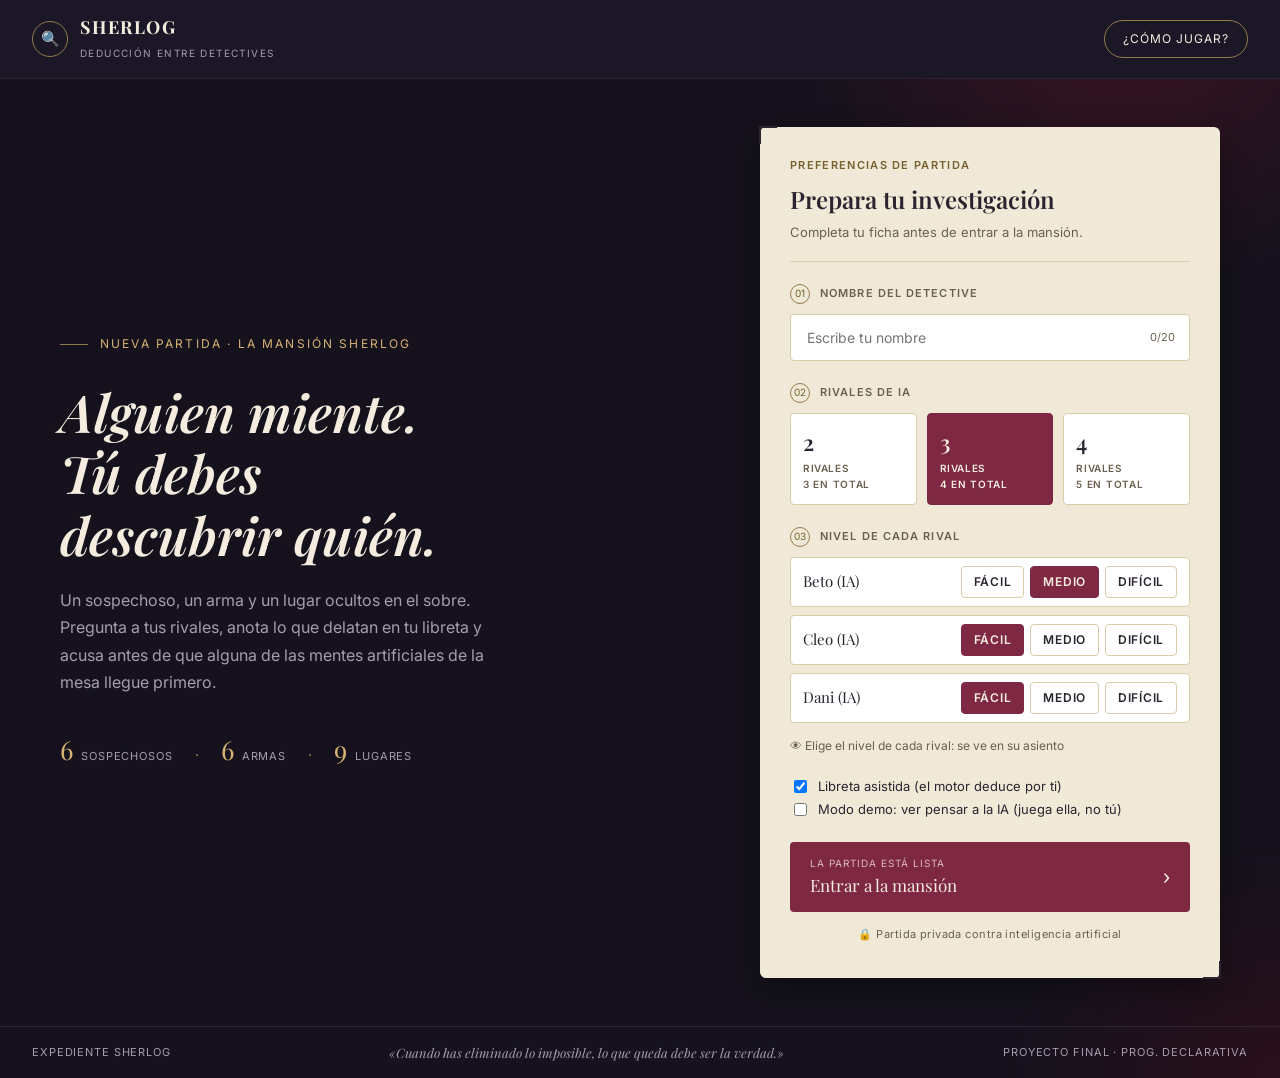
==== commit 4d69e749: "design(web): mesa en rejilla, móvil, paso a paso, pestañas por turno y manos al final Closes #31" ====
--- a/web/inicio.html
+++ b/web/inicio.html
@@ -4,7 +4,7 @@
 <meta charset="utf-8">
 <meta name="viewport" content="width=device-width, initial-scale=1">
 <title>Sherlog</title>
-<link rel="stylesheet" href="style.css">
+<link rel="stylesheet" href="style.css?v=42">
 </head>
 <body class="inicio">
 <header class="barra">
@@ -15,7 +15,7 @@
       <span class="lema">Deducción entre detectives</span>
     </span>
   </a>
-  <button class="boton-fantasma">¿Cómo jugar?</button>
+  <button type="button" class="boton-fantasma" id="como-jugar">¿Cómo jugar?</button>
 </header>
 
 <main class="escena">
@@ -97,98 +97,17 @@
   </footer>
 </main>
 
-<script>
-  const nombre = document.getElementById('nombre');
-  const contador = document.getElementById('contador');
-  nombre.addEventListener('input', () => {
-    contador.textContent = `${nombre.value.length}/20`;
-  });
-
-  function exclusivo(contenedorId, clase) {
-    const botones = document.querySelectorAll(`#${contenedorId} ${clase}`);
-    botones.forEach(b => b.addEventListener('click', () => {
-      botones.forEach(x => x.classList.remove('sel'));
-      b.classList.add('sel');
-    }));
-  }
-  exclusivo('rivales', '.op-rival');
-  // La demo necesita la libreta: encenderla y no dejar apagarla.
-  document.getElementById('espectador').addEventListener('change', (ev) => {
-    const a = document.getElementById('asistente');
-    if (ev.target.checked) a.checked = true;
-    a.disabled = ev.target.checked;
-  });
-
-  // Un nivel por rival. La API usa facil, media y dificil; la página dice Fácil, Medio y Difícil.
-  const NIVELES = [
-    { api: 'facil', texto: 'Fácil', desc: 'Sugiere lo que no ha visto y acusa cuando le queda una carta de cada tipo' },
-    { api: 'media', texto: 'Medio', desc: 'Deduce con restricciones todo lo que ve en la mesa' },
-    { api: 'dificil', texto: 'Difícil', desc: 'Pregunta lo que más reduce su incertidumbre' },
-  ];
-  let nombresIA = ['Beto', 'Cleo', 'Dani', 'Elena'];
-  // Por defecto: una media y las demás fáciles.
-  const elegidos = ['media', 'facil', 'facil', 'facil'];
-
-  fetch('/api/config').then((r) => r.json()).then((c) => { nombresIA = c.nombres; pintarNiveles(); }).catch(() => {});
-
-  function cuantosRivales() {
-    return Number(document.querySelector('#rivales .sel').dataset.valor);
-  }
-
-  function pintarNiveles() {
-    const cont = document.getElementById('niveles-rivales');
-    cont.innerHTML = '';
-    for (let i = 0; i < cuantosRivales(); i++) {
-      const fila = document.createElement('div');
-      fila.className = 'fila-nivel';
-      const etiqueta = document.createElement('span');
-      etiqueta.className = 'rival-nombre';
-      etiqueta.textContent = nombresIA[i] + ' (IA)';
-      fila.append(etiqueta);
-      const grupo = document.createElement('div');
-      grupo.className = 'grupo-nivel';
-      for (const n of NIVELES) {
-        const b = document.createElement('button');
-        b.type = 'button';
-        b.className = 'op-nivel' + (elegidos[i] === n.api ? ' sel' : '');
-        b.textContent = n.texto;
-        b.title = n.desc;
-        b.addEventListener('click', () => { elegidos[i] = n.api; pintarNiveles(); });
-        grupo.append(b);
-      }
-      fila.append(grupo);
-      cont.append(fila);
-    }
-    const dificiles = elegidos.slice(0, cuantosRivales()).filter((x) => x === 'dificil').length;
-    document.getElementById('ayuda-niveles').textContent = dificiles
-      ? '👁 La IA difícil piensa un poco más en cada turno'
-      : '👁 Elige el nivel de cada rival: se ve en su asiento';
-  }
-
-  document.querySelectorAll('#rivales .op-rival').forEach((b) => b.addEventListener('click', pintarNiveles));
-  pintarNiveles();
-
-  document.getElementById('entrar').addEventListener('click', async (ev) => {
-    ev.preventDefault();
-    const espectador = document.getElementById('espectador').checked;
-    const rivales = elegidos.slice(0, cuantosRivales()).map((nivel) => ({ nivel }));
-    const cuerpo = {
-      nombre: nombre.value,
-      asistente: espectador || document.getElementById('asistente').checked,
-      modo: espectador ? 'espectador' : 'jugar',
-      rivales,
-    };
-    try {
-      const r = await fetch('/api/partida', {
-        method: 'POST', headers: { 'Content-Type': 'application/json' }, body: JSON.stringify(cuerpo),
-      });
-      const datos = await r.json();
-      if (!r.ok) throw new Error(datos.mensaje || 'Error');
-      location.href = `index.html#${datos.id}`;
-    } catch (e) {
-      alert('No se pudo crear la partida: ' + e.message);
-    }
-  });
-</script>
+<dialog id="reglas" class="dialogo-reglas">
+  <h2>¿Cómo se juega?</h2>
+  <ol>
+    <li>En un sobre hay <strong>un sospechoso, un arma y un lugar</strong>. Nadie sabe cuáles son.</li>
+    <li>Las otras 18 cartas se reparten entre los jugadores. Solo ves <strong>las tuyas</strong>.</li>
+    <li>En tu turno <strong>sugieres</strong> una combinación. Los demás, por turno, miran si tienen alguna de las tres: el primero que la tiene te enseña una <strong>en privado</strong>. Así descartas cartas.</li>
+    <li>Cuando creas saber el sobre, <strong>acusas</strong>. Si aciertas, ganas; si fallas, quedas eliminado (sigues refutando).</li>
+    <li>La <strong>libreta</strong> te ayuda a llevar la cuenta.</li>
+  </ol>
+  <button type="button" class="primario" id="cerrar-reglas">Entendido</button>
+</dialog>
+<script src="inicio.js?v=42"></script>
 </body>
 </html>
--- a/web/style.css
+++ b/web/style.css
@@ -7,16 +7,18 @@
   --panel-borde: #d9cca9;
   --tinta: #2b2430;
   --tinta-clara: #f3ecdf;
-  --suave: #867a68;
+  --suave: #6a604f;
   --suave-claro: #a79bb0;
   --vino: #7f2843;
   --vino-oscuro: #551b2d;
   --dorado: #d7b273;
   --dorado-tenue: #937a4d;
+  --dorado-texto: #75602f;   /* dorado legible sobre el papel claro */
+  --rosa: #e08fa5;            /* vino legible sobre fondo oscuro */
   --arma: #2a6276;
   --lugar: #67742f;
   --morado: #5e4b8c;
-  --verde: #3f7a4f;
+  --verde: #2f6a40;
   --radio: 4px;
   --serif: 'Playfair Display', Georgia, serif;
   --sans: 'Inter', system-ui, sans-serif;
@@ -109,9 +111,12 @@
 @keyframes respirar { 50% { opacity: .35; } }
 .pildora-turno strong { color: var(--dorado); }
 
-/* Mesa ovalada */
+/* Mesa ovalada: una rejilla, así los asientos nunca tapan el sobre */
 .mesa-ovalo {
-  position: relative; height: 340px; border-radius: 170px;
+  display: grid; align-items: center; justify-items: center; gap: 14px 20px;
+  grid-template-columns: 1fr minmax(150px, 190px) 1fr;
+  grid-template-areas: "oeste sobre este";
+  padding: 26px 34px; border-radius: 90px;
   background:
     repeating-linear-gradient(45deg, #ffffff04 0 2px, transparent 2px 18px),
     radial-gradient(ellipse at center, #2a1f3d 0%, #171224 72%);
@@ -119,16 +124,18 @@
   box-shadow: inset 0 0 0 10px #15101f, inset 0 0 0 11px #3a2d52;
   margin-bottom: 18px;
 }
+.mesa-ovalo[data-rivales="3"] { grid-template-areas: "norte norte norte" "oeste sobre este"; }
+.mesa-ovalo[data-rivales="4"] { grid-template-areas: "norte norte norte" "oeste sobre este" "sur sur sur"; }
 .asiento {
-  position: absolute; width: 208px;
+  width: 100%; max-width: 230px;
   background: var(--fondo-alt); border: 1px solid #3a2f4e; border-radius: 8px;
   padding: 11px 13px; color: var(--tinta-clara);
   transition: box-shadow .2s, border-color .2s;
 }
-.asiento.norte { top: 20px; left: 50%; transform: translateX(-50%); }
-.asiento.sur   { bottom: 20px; left: 50%; transform: translateX(-50%); }
-.asiento.oeste { left: 36px; top: 50%; transform: translateY(-50%); }
-.asiento.este  { right: 36px; top: 50%; transform: translateY(-50%); }
+.asiento.norte { grid-area: norte; }
+.asiento.sur   { grid-area: sur; }
+.asiento.oeste { grid-area: oeste; }
+.asiento.este  { grid-area: este; }
 .asiento.activo {
   border-color: var(--c, var(--dorado));
   box-shadow: 0 0 0 1px var(--c, var(--dorado)), 0 0 28px -6px var(--c, var(--dorado));
@@ -145,17 +152,14 @@
 .asiento .rol { font-size: 10px; letter-spacing: .06em; text-transform: uppercase; color: var(--suave-claro); white-space: nowrap; }
 .asiento .estado { font-size: 11px; margin-top: 5px; color: var(--suave-claro); }
 .asiento.activo .estado { color: var(--dorado); }
-.asiento.eliminado .estado { color: var(--vino); }
+.asiento.eliminado .estado { color: var(--rosa); }
 .asiento .cartas-n {
   margin-left: auto; font-size: 10px; font-weight: 600; letter-spacing: .03em;
   color: var(--suave-claro); border: 1px solid #3a2f4e; border-radius: 999px;
   padding: 2px 8px; flex-shrink: 0;
 }
 
-.sobre {
-  position: absolute; top: 50%; left: 50%; transform: translate(-50%, -50%);
-  text-align: center; width: 160px;
-}
+.sobre { grid-area: sobre; text-align: center; width: 100%; }
 .sobre .ico {
   position: relative; width: 78px; height: 56px; margin: 0 auto 10px; border-radius: 4px;
   background: linear-gradient(160deg, #e6cf9c, #b9985a);
@@ -179,24 +183,6 @@
 
 /* Actividad / historial */
 .actividad { margin-bottom: 22px; }
-.actividad summary {
-  list-style: none; cursor: pointer;
-  display: flex; align-items: center; gap: 10px;
-  padding: 10px 16px; border-radius: 999px;
-  background: var(--fondo-alt); border: 1px solid #332845;
-  font-size: 13px; color: var(--suave-claro);
-}
-.actividad summary::-webkit-details-marker { display: none; }
-.actividad summary strong { color: var(--tinta-clara); }
-.actividad summary .mas { margin-left: auto; color: var(--dorado-tenue); letter-spacing: 2px; }
-.actividad ol { list-style: none; margin: 10px 0 0; padding: 0; display: grid; gap: 8px; }
-.actividad li {
-  padding: 9px 14px; border-radius: 6px; background: var(--fondo-alt);
-  border: 1px solid #332845; border-left: 3px solid var(--dorado);
-  font-size: 13px; color: var(--suave-claro);
-}
-.actividad li .quien { font-weight: 700; color: var(--tinta-clara); }
-.actividad li .res { display: block; color: var(--dorado-tenue); font-size: 12px; margin-top: 2px; }
 
 /* Mano */
 .mano-seccion { margin-top: auto; }
@@ -273,7 +259,7 @@
 .fila-carta .nombre { font-size: 13px; }
 .fila-carta.descartado .estado-ico { background: var(--vino); border-color: var(--vino); color: #fff; }
 .fila-carta.descartado .nombre { color: var(--suave); text-decoration: line-through; }
-.fila-carta.sospechoso .estado-ico { color: var(--dorado-tenue); border-color: var(--dorado-tenue); }
+.fila-carta.sospechoso .estado-ico { color: var(--dorado-texto); border-color: var(--dorado-texto); }
 
 .leyenda { display: flex; gap: 14px; flex-wrap: wrap; font-size: 10px; color: var(--suave); margin-bottom: 14px; }
 
@@ -356,7 +342,7 @@
   background: var(--panel); border-radius: 6px; box-shadow: var(--sombra);
   padding: 30px 30px 24px; color: var(--tinta);
 }
-.ficha .ante { font-size: 11px; font-weight: 600; letter-spacing: .12em; text-transform: uppercase; color: var(--dorado-tenue); margin-bottom: 8px; }
+.ficha .ante { font-size: 11px; font-weight: 600; letter-spacing: .12em; text-transform: uppercase; color: var(--dorado-texto); margin-bottom: 8px; }
 .ficha h2 { font-family: var(--serif); font-size: 24px; font-weight: 600; margin: 0 0 6px; }
 .ficha .sub { font-size: 13px; color: var(--suave); margin: 0 0 18px; }
 .ficha hr { border: none; border-top: 1px solid var(--panel-borde); margin: 0 0 22px; }
@@ -365,7 +351,7 @@
 .campo .num-etiqueta { display: flex; align-items: center; gap: 10px; margin-bottom: 10px; }
 .campo .num-etiqueta .num {
   width: 20px; height: 20px; border-radius: 50%; border: 1px solid var(--dorado-tenue);
-  display: grid; place-items: center; font-size: 10px; color: var(--dorado-tenue);
+  display: grid; place-items: center; font-size: 10px; color: var(--dorado-texto);
 }
 .campo .num-etiqueta .txt { font-size: 11px; font-weight: 600; letter-spacing: .1em; text-transform: uppercase; color: var(--suave); }
 
@@ -397,7 +383,7 @@
   border: 1px solid var(--panel-borde); border-radius: 4px; background: #fff;
   padding: 11px 14px; margin-bottom: 8px; cursor: pointer;
 }
-.op-dificultad .puntos { font-size: 10px; letter-spacing: 2px; color: var(--dorado-tenue); width: 28px; }
+.op-dificultad .puntos { font-size: 10px; letter-spacing: 2px; color: var(--dorado-texto); width: 28px; }
 .op-dificultad .txt { flex: 1; }
 .op-dificultad .titulo { font-family: var(--serif); font-size: 15px; color: var(--tinta); display: block; }
 .op-dificultad .desc { font-size: 12px; color: var(--suave); }
@@ -433,17 +419,17 @@
 .pie-pagina .cita { font-family: var(--serif); font-style: italic; text-transform: none; letter-spacing: 0; font-size: 13px; color: var(--suave-claro); }
 
 @media (max-width: 920px) {
-  .escena { grid-template-columns: 1fr; padding: 32px; }
-  .pie-pagina { flex-direction: column; gap: 6px; text-align: center; }
+  .escena-contenido { grid-template-columns: 1fr; padding: 32px 24px; }
 }
 
 /* --- Comportamiento (#19): diálogo, avisos y botones desactivados --- */
-dialog#dialogo {
+dialog#dialogo, dialog.dialogo-reglas {
   border: 1px solid var(--panel-borde); border-radius: 10px; background: var(--panel);
   color: var(--tinta, #2b2430); padding: 22px 26px; max-width: 460px; width: calc(100% - 32px);
 }
-dialog#dialogo::backdrop { background: rgba(10, 8, 16, .7); }
-dialog#dialogo h2 { margin: 0 0 8px; }
+dialog#dialogo::backdrop, dialog.dialogo-reglas::backdrop { background: rgba(10, 8, 16, .7); }
+dialog#dialogo h2, dialog.dialogo-reglas h2 { margin: 0 0 8px; font-family: var(--serif); }
+dialog.dialogo-reglas ol { padding-left: 20px; margin: 10px 0 16px; display: grid; gap: 8px; font-size: 14px; }
 dialog#dialogo .opciones { display: flex; flex-direction: column; gap: 8px; margin: 14px 0 4px; }
 dialog#dialogo .botones { display: flex; gap: 10px; margin-top: 14px; }
 .aviso-turno { font-size: 13px; color: var(--suave); margin: 10px 0 0; min-height: 1.2em; }
@@ -454,7 +440,7 @@
 /* --- Libreta asistida (#20) --- */
 .fila-carta .nombre { white-space: nowrap; }
 .fila-carta .pct { margin-left: auto; font-size: 12px; font-variant-numeric: tabular-nums; color: var(--suave); }
-.fila-carta.sospechoso .pct { color: var(--dorado-tenue); font-weight: 600; }
+.fila-carta.sospechoso .pct { color: var(--dorado-texto); font-weight: 600; }
 .fila-carta.segura { background: rgba(176, 138, 62, .18); font-weight: 700; }
 .fila-carta.segura .estado-ico { background: var(--dorado); border-color: var(--dorado); color: #fff; }
 .fila-carta.segura .pct { color: var(--vino); font-weight: 700; }
@@ -470,3 +456,99 @@
 .op-nivel { border: 1px solid var(--panel-borde); border-radius: 4px; background: #fff; color: var(--tinta);
   font-size: 12px; padding: 6px 12px; cursor: pointer; }
 .op-nivel.sel { background: var(--vino); border-color: var(--vino); color: var(--tinta-clara); }
+
+/* --- Accesibilidad (#31) --- */
+:focus-visible { outline: 2px solid var(--dorado); outline-offset: 2px; }
+@media (prefers-reduced-motion: reduce) {
+  * { animation: none !important; transition: none !important; }
+}
+
+/* --- Pantallas pequeñas (#31) --- */
+@media (max-width: 980px) {
+  body { height: auto; min-height: 100vh; }
+  .barra { padding: 12px 16px; }
+  .juego { grid-template-columns: 1fr; padding: 18px 16px 28px; overflow: visible; gap: 18px; }
+  /* El orden en el móvil: mesa, historial, libreta (con el botón de sugerir) y al final la mano. */
+  .mesa-col { display: contents; }
+  .mesa-encabezado { order: 1; }
+  .mesa-ovalo { order: 2; margin-bottom: 0; }
+  .actividad { order: 3; margin-bottom: 0; }
+  .libreta-panel { order: 4; overflow: visible; }
+  .mano-seccion { order: 5; margin-top: 0; }
+  .mesa-encabezado { margin-bottom: 0; }
+}
+@media (max-width: 720px) {
+  .mesa-encabezado h1 { font-size: 22px; }
+  .pildora-turno { padding: 6px 12px; }
+  .mesa-ovalo, .mesa-ovalo[data-rivales] {
+    grid-template-columns: 1fr 1fr; grid-template-areas: none;
+    padding: 18px 14px; border-radius: 28px; box-shadow: inset 0 0 0 6px #15101f, inset 0 0 0 7px #3a2d52;
+  }
+  .mesa-ovalo .sobre { grid-area: auto; grid-column: 1 / -1; order: -1; }
+  .mesa-ovalo .asiento { grid-area: auto; max-width: none; }
+  .mano-encabezado { flex-direction: column; align-items: flex-start; gap: 6px; }
+  .abanico { justify-content: center; }
+  .abanico { gap: 8px; }
+  .carta { width: calc(33.333% - 6px); }
+  .carta .titulo { font-size: 11px; }
+  .carta .posesion { display: none; }
+  .asiento .cartas-n { display: none; }
+
+  .escena-contenido { grid-template-columns: 1fr; padding: 28px 16px; gap: 28px; }
+  .hero h1 { max-width: none; }
+  .ficha { padding: 22px 16px 18px; }
+  .pie-pagina { flex-direction: column; gap: 6px; text-align: center; padding: 14px 16px; }
+}
+@media (max-width: 360px) { .carta { width: calc(50% - 4px); } }
+
+/* --- Historial detallado y manos al terminar --- */
+.mano-revelada { display: flex; flex-wrap: wrap; gap: 4px; margin-top: 8px; }
+.mano-revelada .mini {
+  font-size: 10px; padding: 2px 7px; border-radius: 999px; background: #2a2238; color: var(--tinta-clara);
+  border: 1px solid #3a2f4e; white-space: nowrap;
+}
+.mano-revelada .mini.sospechoso { border-color: var(--vino); }
+.mano-revelada .mini.arma { border-color: var(--arma); }
+.mano-revelada .mini.lugar { border-color: var(--lugar); }
+.manos-titulo { margin: 12px 0 4px; font-weight: 600; }
+ul.manos-fin { margin: 0 0 4px; padding-left: 18px; font-size: 14px; display: grid; gap: 4px; }
+dialog#dialogo { max-height: 90vh; overflow: auto; }
+
+/* --- Ritmo de la partida --- */
+.mesa-controles { display: flex; align-items: center; gap: 12px; flex-wrap: wrap; justify-content: flex-end; }
+.ritmo { display: inline-flex; align-items: center; gap: 8px; font-size: 12px; color: var(--suave-claro); letter-spacing: .04em; }
+.ritmo select {
+  background: var(--fondo-alt); color: var(--tinta-clara); border: 1px solid var(--dorado-tenue);
+  border-radius: 999px; padding: 6px 12px; font: inherit; font-size: 12px; cursor: pointer;
+}
+
+/* --- Ventana de cada jugada (paso a paso) --- */
+dialog#dialogo .turno-ventana { margin: 0 0 2px; font-size: 11px; letter-spacing: .12em; text-transform: uppercase; color: var(--dorado-texto); font-weight: 600; }
+dialog#dialogo .cartas-ventana { font-family: var(--serif); font-size: 18px; margin: 4px 0 14px; }
+ul.respuestas { list-style: none; margin: 0 0 6px; padding: 0; display: grid; gap: 8px; }
+ul.respuestas li { padding: 9px 12px; border-radius: 6px; font-size: 14px; background: #fff; border: 1px solid var(--panel-borde); }
+ul.respuestas li.no { color: var(--suave); }
+ul.respuestas li.si { border-color: var(--verde); background: #eaf3ec; color: var(--tinta); }
+.res-acusacion { font-weight: 700; margin: 0 0 6px; }
+
+/* --- Una pestaña por turno --- */
+.turnos { flex-shrink: 0; margin-bottom: 22px; border: 1px solid #332845; border-radius: 12px; background: var(--fondo-alt); overflow: hidden; }
+.turnos-cab { padding: 10px 16px; font-size: 13px; color: var(--suave-claro); border-bottom: 1px solid #332845; }
+.turnos-tabs { display: flex; gap: 4px; padding: 8px 10px 0; overflow-x: auto; scrollbar-width: thin; border-bottom: 1px solid #332845; }
+button.tab-turno {
+  flex: 0 0 auto; display: flex; flex-direction: column; align-items: center; gap: 1px;
+  padding: 6px 12px 8px; min-width: 64px; border-radius: 8px 8px 0 0;
+  background: transparent; border: 1px solid transparent; border-bottom: none;
+  color: var(--suave-claro); text-transform: none; letter-spacing: 0; font-weight: 500; font-size: 11px;
+}
+button.tab-turno .n { font-family: var(--serif); font-size: 16px; color: var(--tinta-clara); }
+button.tab-turno .q { max-width: 80px; overflow: hidden; text-overflow: ellipsis; white-space: nowrap; }
+button.tab-turno:hover { transform: none; background: #241d33; }
+button.tab-turno.sel { background: var(--panel); border-color: var(--panel-borde); color: var(--suave); }
+button.tab-turno.sel .n { color: var(--vino); }
+button.tab-turno.acusa .n { color: var(--rosa); }
+button.tab-turno.sel.acusa .n { color: var(--vino); }
+.turno-detalle { background: var(--panel); color: var(--tinta); padding: 14px 18px 16px; min-height: 96px; }
+.turno-detalle h2 { margin: 0 0 4px; font-size: 20px; font-family: var(--serif); }
+.turno-detalle .turno-ventana { margin: 0; font-size: 11px; letter-spacing: .12em; text-transform: uppercase; color: var(--dorado-texto); font-weight: 600; }
+.turno-detalle .cartas-ventana { font-family: var(--serif); font-size: 17px; margin: 2px 0 10px; }
